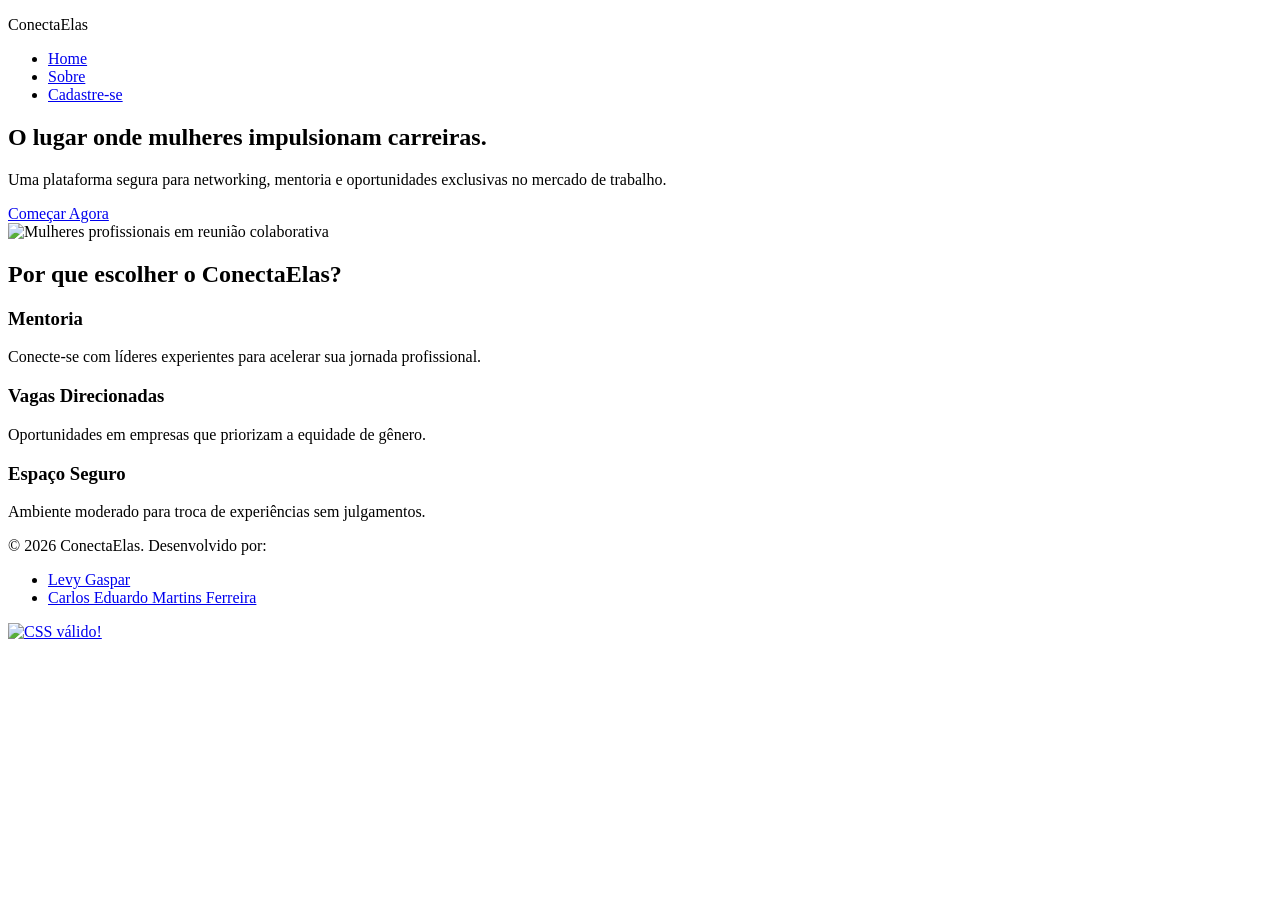
==== index.html @ b1f2b1fc "Update index.html" ====
<!DOCTYPE html>
<html lang="pt-br">
<head>
    <meta charset="UTF-8">
    <meta name="viewport" content="width=device-width, initial-scale=1.0">
    <title>ConectaElas - Networking Feminino</title>
    <link rel="stylesheet" href="css/style.css">
    <link href="https://fonts.googleapis.com/css2?family=Inter:wght@400;700&display=swap" rel="stylesheet">
</head>
<body>
    <header>
        <nav class="container flex-header">
            <div class="logo">
                <p class="logo-texto">Conecta<span>Elas</span></p>
            </div>
            <ul>
                <li><a href="index.html">Home</a></li>
                <li><a href="#sobre">Sobre</a></li>
                <li><a href="cadastro.html" class="btn-destaque">Cadastre-se</a></li>
            </ul>
        </nav>
    </header>

    <main>
        <section class="hero container">
            <div class="hero-content">
                <h1>O lugar onde mulheres impulsionam carreiras.</h1>
                <p>Uma plataforma segura para networking, mentoria e oportunidades exclusivas no mercado de trabalho.</p>
                <a href="cadastro.html" class="btn-principal">Começar Agora</a>
            </div>
            <div class="hero-img">
                <img src="https://images.unsplash.com/photo-1573497019940-1c28c88b4f3e?auto=format&fit=crop&q=80&w=500" alt="Mulheres profissionais em reunião colaborativa">
            </div>
        </section>

        <section id="sobre" class="container secao-sobre">
            <h2 class="titulo-secao">Por que escolher o ConectaElas?</h2>
            
            <div class="features">
                <article class="feature-card">
                    <h3>Mentoria</h3>
                    <p>Conecte-se com líderes experientes para acelerar sua jornada profissional.</p>
                </article>
                <article class="feature-card">
                    <h3>Vagas Direcionadas</h3>
                    <p>Oportunidades em empresas que priorizam a equidade de gênero.</p>
                </article>
                <article class="feature-card">
                    <h3>Espaço Seguro</h3>
                    <p>Ambiente moderado para troca de experiências sem julgamentos.</p>
                </article>
            </div>
        </section>
    </main>

    <footer>
        <div class="container">
            <p>&copy; 2026 ConectaElas. Desenvolvido por:</p>
            <ul class="equipe">
                <li><a href="https://levyslopes.github.io/cv-front-end/" target="_blank">Levy Gaspar</a></li>
                <li><a href="COLOQUE_A_URL_AQUI" target="_blank">Carlos Eduardo Martins Ferreira</a></li>
            </ul>
            
            <div class="selo-w3c">
                <a href="https://jigsaw.w3.org/css-validator/validator?uri=https://levyslopes.github.io/conecta_elas.io/" target="_blank">
                    <img src="https://jigsaw.w3.org/css-validator/images/vcss" alt="CSS válido!">
                </a>
            </div>
        </div>
    </footer>
</body>
</html>
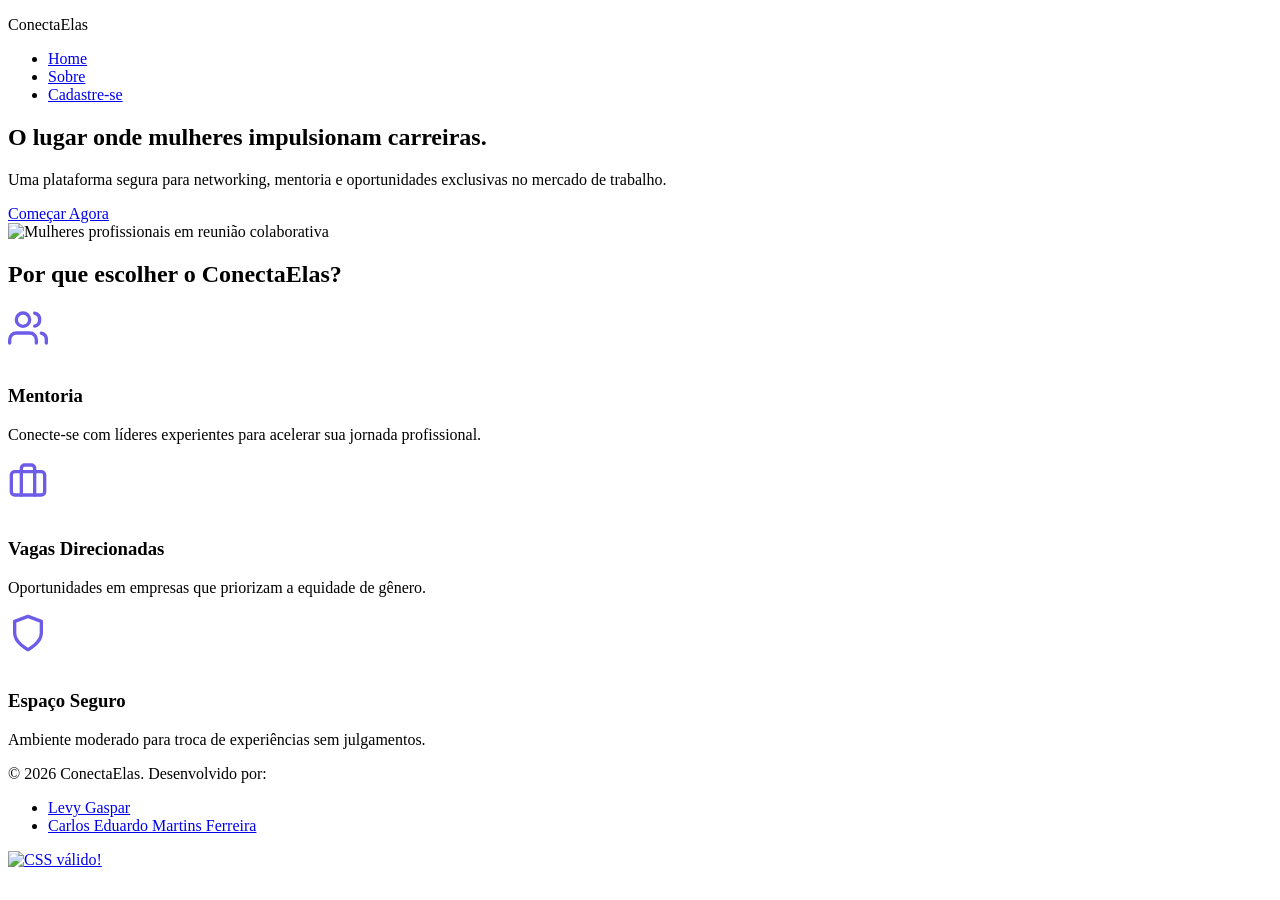
==== commit 76937f53: "Update index.html" ====
--- a/index.html
+++ b/index.html
@@ -38,14 +38,17 @@
             
             <div class="features">
                 <article class="feature-card">
+                    <svg width="40" height="40" viewBox="0 0 24 24" fill="none" stroke="#6c5ce7" stroke-width="2" stroke-linecap="round" stroke-linejoin="round" style="margin-bottom: 15px;"><path d="M17 21v-2a4 4 0 0 0-4-4H5a4 4 0 0 0-4 4v2"></path><circle cx="9" cy="7" r="4"></circle><path d="M23 21v-2a4 4 0 0 0-3-3.87"></path><path d="M16 3.13a4 4 0 0 1 0 7.75"></path></svg>
                     <h3>Mentoria</h3>
                     <p>Conecte-se com líderes experientes para acelerar sua jornada profissional.</p>
                 </article>
                 <article class="feature-card">
+                    <svg width="40" height="40" viewBox="0 0 24 24" fill="none" stroke="#6c5ce7" stroke-width="2" stroke-linecap="round" stroke-linejoin="round" style="margin-bottom: 15px;"><rect x="2" y="7" width="20" height="14" rx="2" ry="2"></rect><path d="M16 21V5a2 2 0 0 0-2-2h-4a2 2 0 0 0-2 2v16"></path></svg>
                     <h3>Vagas Direcionadas</h3>
                     <p>Oportunidades em empresas que priorizam a equidade de gênero.</p>
                 </article>
                 <article class="feature-card">
+                    <svg width="40" height="40" viewBox="0 0 24 24" fill="none" stroke="#6c5ce7" stroke-width="2" stroke-linecap="round" stroke-linejoin="round" style="margin-bottom: 15px;"><path d="M12 22s8-4 8-10V5l-8-3-8 3v7c0 6 8 10 8 10z"></path></svg>
                     <h3>Espaço Seguro</h3>
                     <p>Ambiente moderado para troca de experiências sem julgamentos.</p>
                 </article>
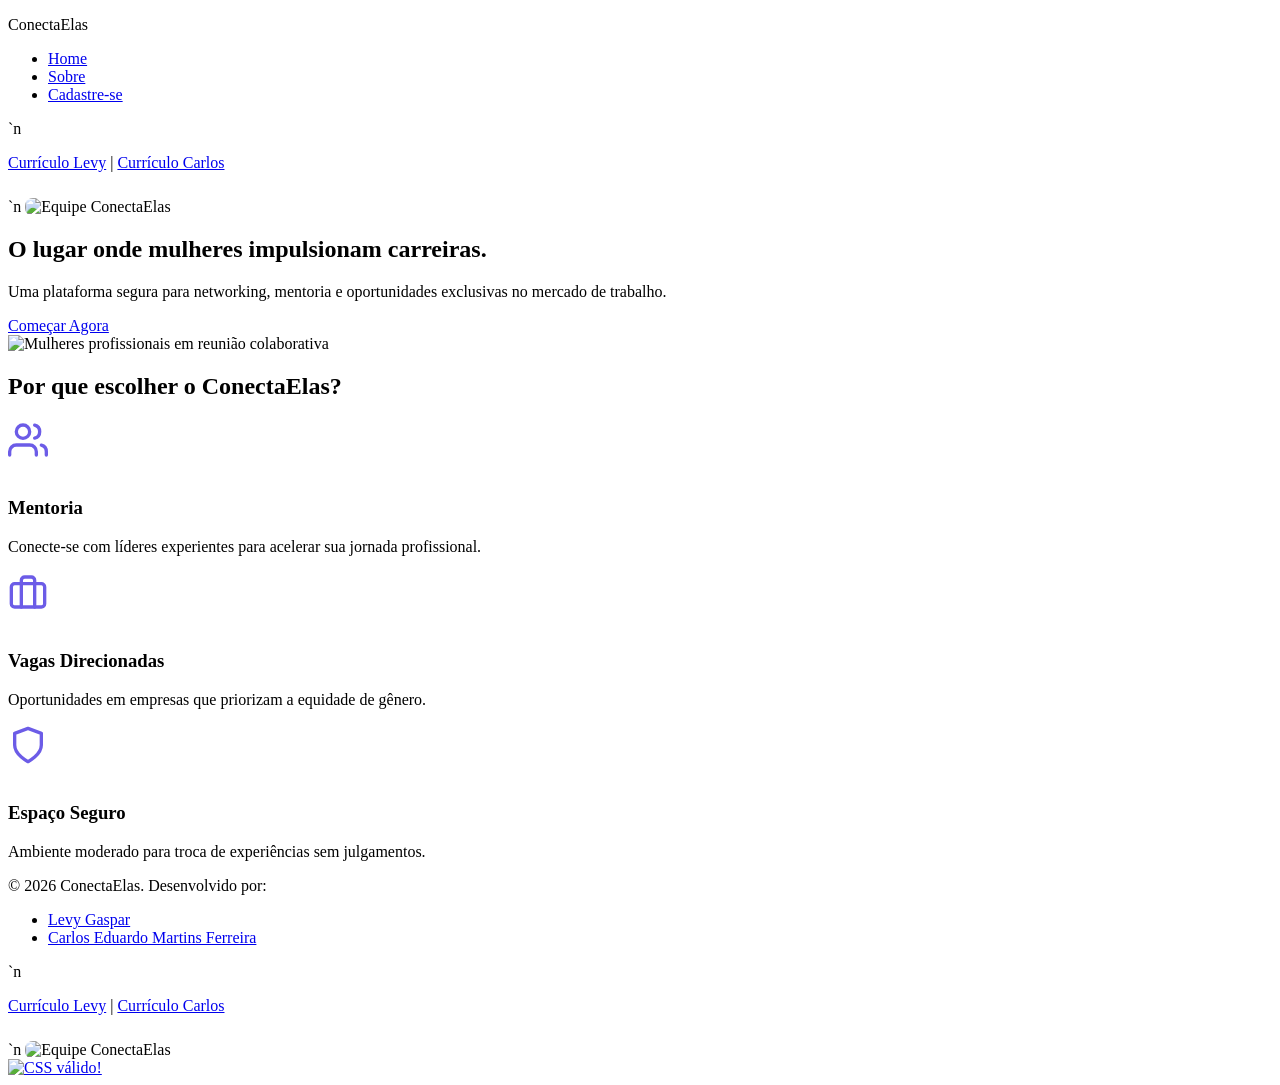
==== commit bd8a756e: "docs: adicionar currículos, links no rodapé e atualizar README" ====
--- a/index.html
+++ b/index.html
@@ -17,7 +17,7 @@
                 <li><a href="index.html">Home</a></li>
                 <li><a href="#sobre">Sobre</a></li>
                 <li><a href="cadastro.html" class="btn-destaque">Cadastre-se</a></li>
-            </ul>
+            </ul>`n    <p><a href="curriculos/levy.html">Currículo Levy</a> | <a href="curriculos/carlos.html">Currículo Carlos</a></p>`n    <img src="assets/images/team-photo.jpg" alt="Equipe ConectaElas" style="width:160px;border-radius:8px;margin-top:10px;">
         </nav>
     </header>
 
@@ -60,9 +60,9 @@
         <div class="container">
             <p>&copy; 2026 ConectaElas. Desenvolvido por:</p>
             <ul class="equipe">
-                <li><a href="https://levyslopes.github.io/cv-front-end/" target="_blank">Levy Gaspar</a></li>
-                <li><a href="COLOQUE_A_URL_AQUI" target="_blank">Carlos Eduardo Martins Ferreira</a></li>
-            </ul>
+                <li><a href="https://github.com/LevysLopes" target="_blank">Levy Gaspar</a></li>
+                <li><a href="https://github.com/carloseduardomf" target="_blank">Carlos Eduardo Martins Ferreira</a></li>
+            </ul>`n    <p><a href="curriculos/levy.html">Currículo Levy</a> | <a href="curriculos/carlos.html">Currículo Carlos</a></p>`n    <img src="assets/images/team-photo.jpg" alt="Equipe ConectaElas" style="width:160px;border-radius:8px;margin-top:10px;">
             
             <div class="selo-w3c">
                 <a href="https://jigsaw.w3.org/css-validator/validator?uri=https://levyslopes.github.io/conecta_elas.io/" target="_blank">
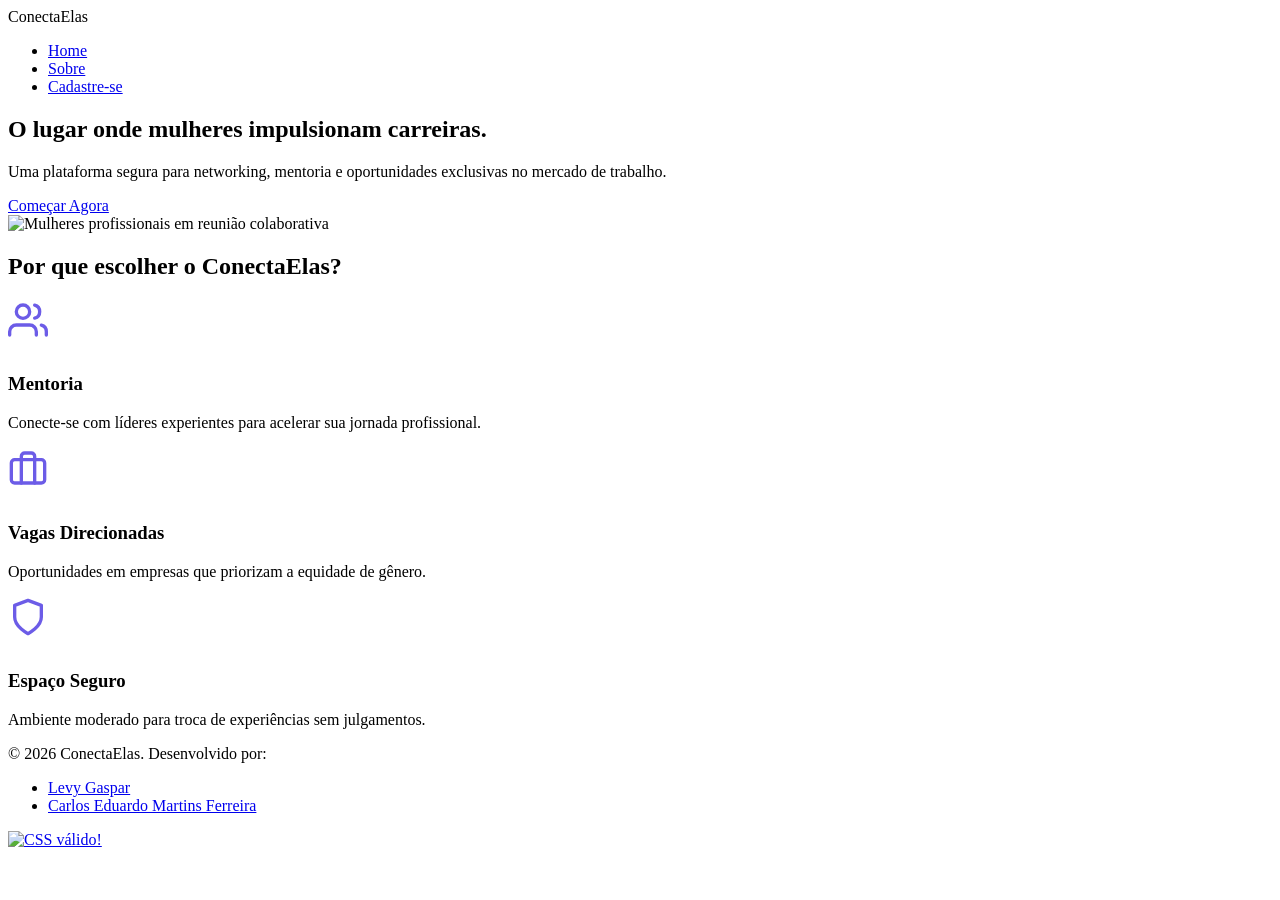
==== commit 7cce1832: "chore: atualizar index.html conforme layout inspecionado" ====
--- a/index.html
+++ b/index.html
@@ -1,11 +1,9 @@
-<!DOCTYPE html>
-<html lang="pt-br">
-<head>
+﻿<html lang="pt-br"><head>
     <meta charset="UTF-8">
     <meta name="viewport" content="width=device-width, initial-scale=1.0">
     <title>ConectaElas - Networking Feminino</title>
     <link rel="stylesheet" href="css/style.css">
-    <link href="https://fonts.googleapis.com/css2?family=Inter:wght@400;700&display=swap" rel="stylesheet">
+    <link href="https://fonts.googleapis.com/css2?family=Inter:wght@400;700&amp;display=swap" rel="stylesheet">
 </head>
 <body>
     <header>
@@ -17,7 +15,7 @@
                 <li><a href="index.html">Home</a></li>
                 <li><a href="#sobre">Sobre</a></li>
                 <li><a href="cadastro.html" class="btn-destaque">Cadastre-se</a></li>
-            </ul>`n    <p><a href="curriculos/levy.html">Currículo Levy</a> | <a href="curriculos/carlos.html">Currículo Carlos</a></p>`n    <img src="assets/images/team-photo.jpg" alt="Equipe ConectaElas" style="width:160px;border-radius:8px;margin-top:10px;">
+            </ul>
         </nav>
     </header>
 
@@ -29,7 +27,7 @@
                 <a href="cadastro.html" class="btn-principal">Começar Agora</a>
             </div>
             <div class="hero-img">
-                <img src="https://images.unsplash.com/photo-1573497019940-1c28c88b4f3e?auto=format&fit=crop&q=80&w=500" alt="Mulheres profissionais em reunião colaborativa">
+                <img src="https://images.unsplash.com/photo-1573497019940-1c28c88b4f3e?auto=format&amp;fit=crop&amp;q=80&amp;w=500" alt="Mulheres profissionais em reunião colaborativa">
             </div>
         </section>
 
@@ -58,11 +56,11 @@
 
     <footer>
         <div class="container">
-            <p>&copy; 2026 ConectaElas. Desenvolvido por:</p>
+            <p>© 2026 ConectaElas. Desenvolvido por:</p>
             <ul class="equipe">
                 <li><a href="https://github.com/LevysLopes" target="_blank">Levy Gaspar</a></li>
                 <li><a href="https://github.com/carloseduardomf" target="_blank">Carlos Eduardo Martins Ferreira</a></li>
-            </ul>`n    <p><a href="curriculos/levy.html">Currículo Levy</a> | <a href="curriculos/carlos.html">Currículo Carlos</a></p>`n    <img src="assets/images/team-photo.jpg" alt="Equipe ConectaElas" style="width:160px;border-radius:8px;margin-top:10px;">
+            </ul>
             
             <div class="selo-w3c">
                 <a href="https://jigsaw.w3.org/css-validator/validator?uri=https://levyslopes.github.io/conecta_elas.io/" target="_blank">
@@ -71,5 +69,6 @@
             </div>
         </div>
     </footer>
-</body>
-</html>
+
+
+</body></html>
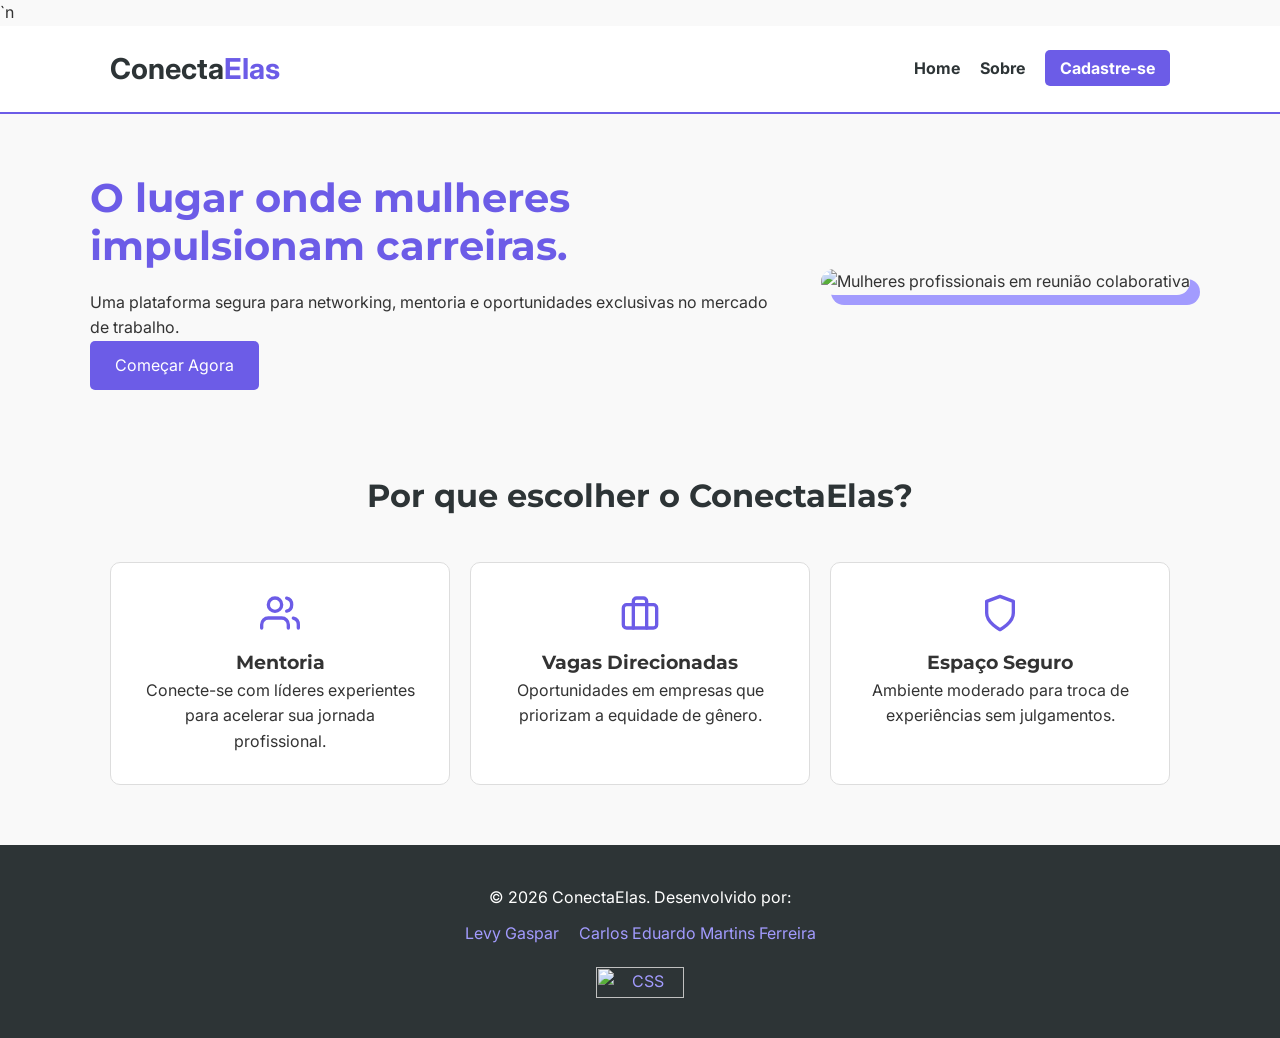
==== commit bed9674d: "feat: adicionar Montserrat e aplicar nos títulos" ====
--- a/index.html
+++ b/index.html
@@ -3,7 +3,7 @@
     <meta name="viewport" content="width=device-width, initial-scale=1.0">
     <title>ConectaElas - Networking Feminino</title>
     <link rel="stylesheet" href="css/style.css">
-    <link href="https://fonts.googleapis.com/css2?family=Inter:wght@400;700&amp;display=swap" rel="stylesheet">
+    <link href="https://fonts.googleapis.com/css2?family=Inter:wght@400;700&amp;display=swap" rel="stylesheet">`n<link href="https://fonts.googleapis.com/css2?family=Montserrat:wght@400;700&display=swap" rel="stylesheet">
 </head>
 <body>
     <header>
--- a/css/style.css
+++ b/css/style.css
@@ -0,0 +1,284 @@
+/* Reset Básico */
+* {
+    margin: 0;
+    padding: 0;
+    box-sizing: border-box;
+}
+
+body {
+    font-family: 'Inter', Arial, sans-serif;
+    line-height: 1.6;
+    color: #333;
+    background-color: #f9f9f9;
+}
+
+.container {
+    max-width: 1100px;
+    margin: 0 auto;
+    padding: 0 20px;
+}
+
+/* Header e Navegação com Flexbox */
+header {
+    background: #fff;
+    padding: 20px 0;
+    border-bottom: 2px solid #6c5ce7;
+}
+
+.flex-header {
+    display: flex;
+    justify-content: space-between;
+    align-items: center;
+}
+
+/* Alterado para a nova classe do logo */
+.logo-texto {
+    font-size: 1.8rem;
+    font-weight: bold;
+    color: #2d3436;
+}
+
+.logo span {
+    color: #6c5ce7;
+}
+
+nav ul {
+    display: flex;
+    align-items: center;
+    list-style: none;
+}
+
+nav ul li {
+    margin-left: 20px;
+}
+
+nav a {
+    text-decoration: none;
+    color: #2d3436;
+    font-weight: bold;
+    transition: color 0.3s;
+}
+
+nav a:hover {
+    color: #6c5ce7;
+}
+
+/* Botão destaque no menu (Cadastre-se) */
+.btn-destaque {
+    background-color: #6c5ce7;
+    color: #fff;
+    padding: 8px 15px;
+    border-radius: 5px;
+    transition: background 0.3s;
+}
+
+.btn-destaque:hover {
+    background-color: #a29bfe;
+    color: #fff;
+}
+
+/* Hero Section */
+.hero {
+    display: flex;
+    align-items: center;
+    padding: 60px 0;
+    gap: 40px;
+}
+
+.hero-content {
+    flex: 1;
+}
+
+/* Alterado de h2 para h1 para refletir a semântica do HTML */
+.hero-content h1 {
+    font-size: 2.5rem;
+    margin-bottom: 20px;
+    color: #6c5ce7;
+    line-height: 1.2;
+}
+
+.hero-img img {
+    max-width: 100%;
+    border-radius: 15px;
+    box-shadow: 10px 10px 0 #a29bfe;
+}
+
+/* Título da Seção Sobre */
+.secao-sobre {
+    padding-top: 20px;
+}
+
+.titulo-secao {
+    text-align: center;
+    font-size: 2rem;
+    color: #2d3436;
+    margin-bottom: 40px;
+}
+
+/* Cards com Flexbox */
+.features {
+    display: flex;
+    gap: 20px;
+    margin-bottom: 60px;
+}
+
+.feature-card {
+    flex: 1;
+    background: #fff;
+    padding: 30px;
+    border-radius: 10px;
+    text-align: center;
+    border: 1px solid #ddd;
+    transition: transform 0.3s;
+}
+
+.feature-card:hover {
+    transform: translateY(-5px);
+}
+
+/* Formulário */
+.container-centralizado {
+    display: flex;
+    justify-content: center;
+    padding: 50px 0;
+}
+
+.form-box {
+    background: #fff;
+    padding: 40px;
+    border-radius: 10px;
+    box-shadow: 0 4px 15px rgba(0,0,0,0.1);
+    width: 100%;
+    max-width: 500px;
+}
+
+/* Adicionado estilo para o título da página de cadastro */
+.form-box h1 {
+    font-size: 1.8rem;
+    margin-bottom: 20px;
+    text-align: center;
+    color: #2d3436;
+}
+
+.campo {
+    margin-bottom: 15px;
+}
+
+.campo label {
+    display: block;
+    margin-bottom: 5px;
+    font-weight: bold;
+}
+
+.campo input, .campo select, .campo textarea {
+    width: 100%;
+    padding: 10px;
+    border: 1px solid #ccc;
+    border-radius: 5px;
+    font-family: inherit;
+}
+
+/* Impede que o usuário quebre o layout redimensionando a bio lateralmente */
+.campo textarea {
+    resize: vertical;
+}
+
+/* Botões */
+.btn-principal {
+    display: inline-block;
+    background: #6c5ce7;
+    color: #fff;
+    padding: 12px 25px;
+    text-decoration: none;
+    border-radius: 5px;
+    border: none;
+    cursor: pointer;
+    font-size: 1rem;
+    transition: background 0.3s;
+}
+
+.btn-principal:hover {
+    background: #a29bfe;
+}
+
+/* Rodapé */
+footer {
+    background: #2d3436;
+    color: #fff;
+    padding: 40px 0;
+    text-align: center;
+}
+
+.equipe {
+    list-style: none;
+    display: flex;
+    justify-content: center;
+    gap: 20px;
+    margin-top: 10px;
+}
+
+footer a {
+    color: #a29bfe;
+    text-decoration: none;
+}
+
+footer a:hover {
+    text-decoration: underline;
+}
+
+/* Selo de Validação W3C */
+.selo-w3c {
+    margin-top: 20px;
+}
+
+.selo-w3c img {
+    border: none;
+    width: 88px;
+    height: 31px;
+}
+
+/* =========================================
+   RESPONSIVIDADE (Telas menores que 768px)
+   ========================================= */
+@media (max-width: 768px) {
+    /* Empilha o logo e o menu */
+    .flex-header {
+        flex-direction: column;
+        gap: 15px;
+    }
+    
+    /* Centraliza os itens do menu e permite quebra de linha */
+    nav ul {
+        flex-wrap: wrap;
+        justify-content: center;
+        gap: 10px;
+    }
+
+    nav ul li {
+        margin-left: 0;
+    }
+
+    /* Empilha o texto e a imagem da seção principal */
+    .hero {
+        flex-direction: column;
+        text-align: center;
+        padding: 40px 0;
+    }
+
+    /* Empilha os cards um embaixo do outro */
+    .features {
+        flex-direction: column;
+    }
+
+    /* Empilha os nomes da equipe no rodapé */
+    .equipe {
+        flex-direction: column;
+        gap: 10px;
+    }
+}
+
+/* Montserrat para títulos */
+h1,h2,h3 { font-family: 'Montserrat', sans-serif; }
+
+/* Montserrat para títulos */
+h1,h2,h3 { font-family: 'Montserrat', sans-serif; }
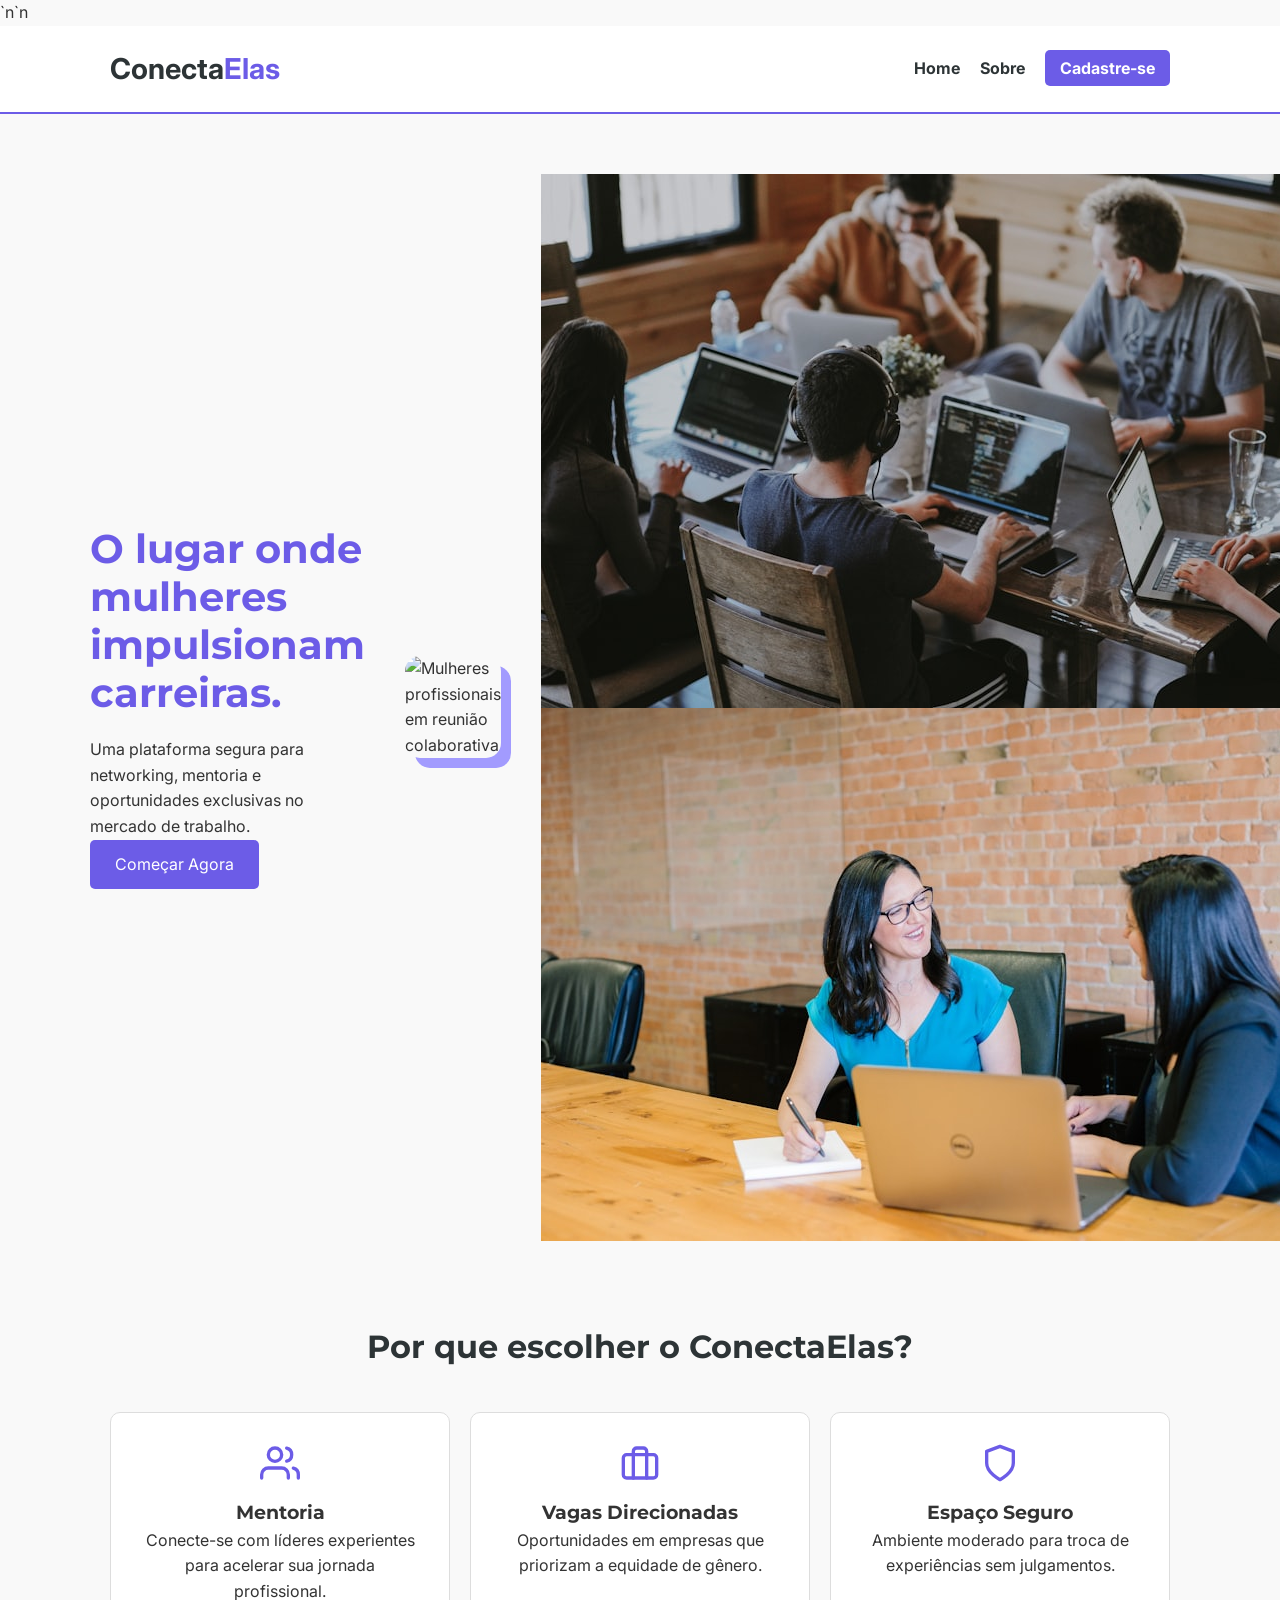
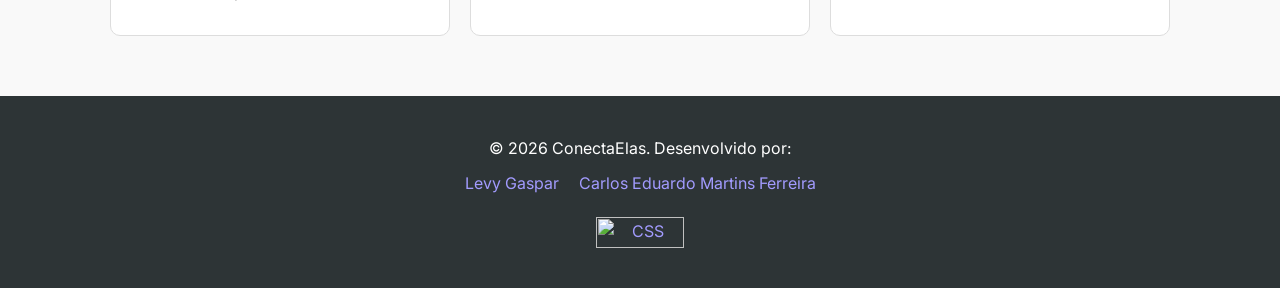
==== commit 4ac5d1d7: "style: empilhar imagens na hero e remover legendas; garantir Montserrat no head" ====
--- a/index.html
+++ b/index.html
@@ -3,7 +3,7 @@
     <meta name="viewport" content="width=device-width, initial-scale=1.0">
     <title>ConectaElas - Networking Feminino</title>
     <link rel="stylesheet" href="css/style.css">
-    <link href="https://fonts.googleapis.com/css2?family=Inter:wght@400;700&amp;display=swap" rel="stylesheet">`n<link href="https://fonts.googleapis.com/css2?family=Montserrat:wght@400;700&display=swap" rel="stylesheet">
+    <link href="https://fonts.googleapis.com/css2?family=Inter:wght@400;700&amp;display=swap" rel="stylesheet">`n<link href="https://fonts.googleapis.com/css2?family=Montserrat:wght@400;700&display=swap" rel="stylesheet">`n
 </head>
 <body>
     <header>
@@ -29,6 +29,14 @@
             <div class="hero-img">
                 <img src="https://images.unsplash.com/photo-1573497019940-1c28c88b4f3e?auto=format&amp;fit=crop&amp;q=80&amp;w=500" alt="Mulheres profissionais em reunião colaborativa">
             </div>
+                                        <div class="hero-extras">
+                        <figure class="extra-card">
+                            <img src="assets/images/photo1.jpg" alt="Mesa com homens e mulheres em reunião">
+                        </figure>
+                        <figure class="extra-card">
+                            <img src="assets/images/photo2.jpg" alt="Duas mulheres conversando sentadas em uma mesa">
+                        </figure>
+                    </div>
         </section>
 
         <section id="sobre" class="container secao-sobre">
@@ -72,3 +80,6 @@
 
 
 </body></html>
+
+
+
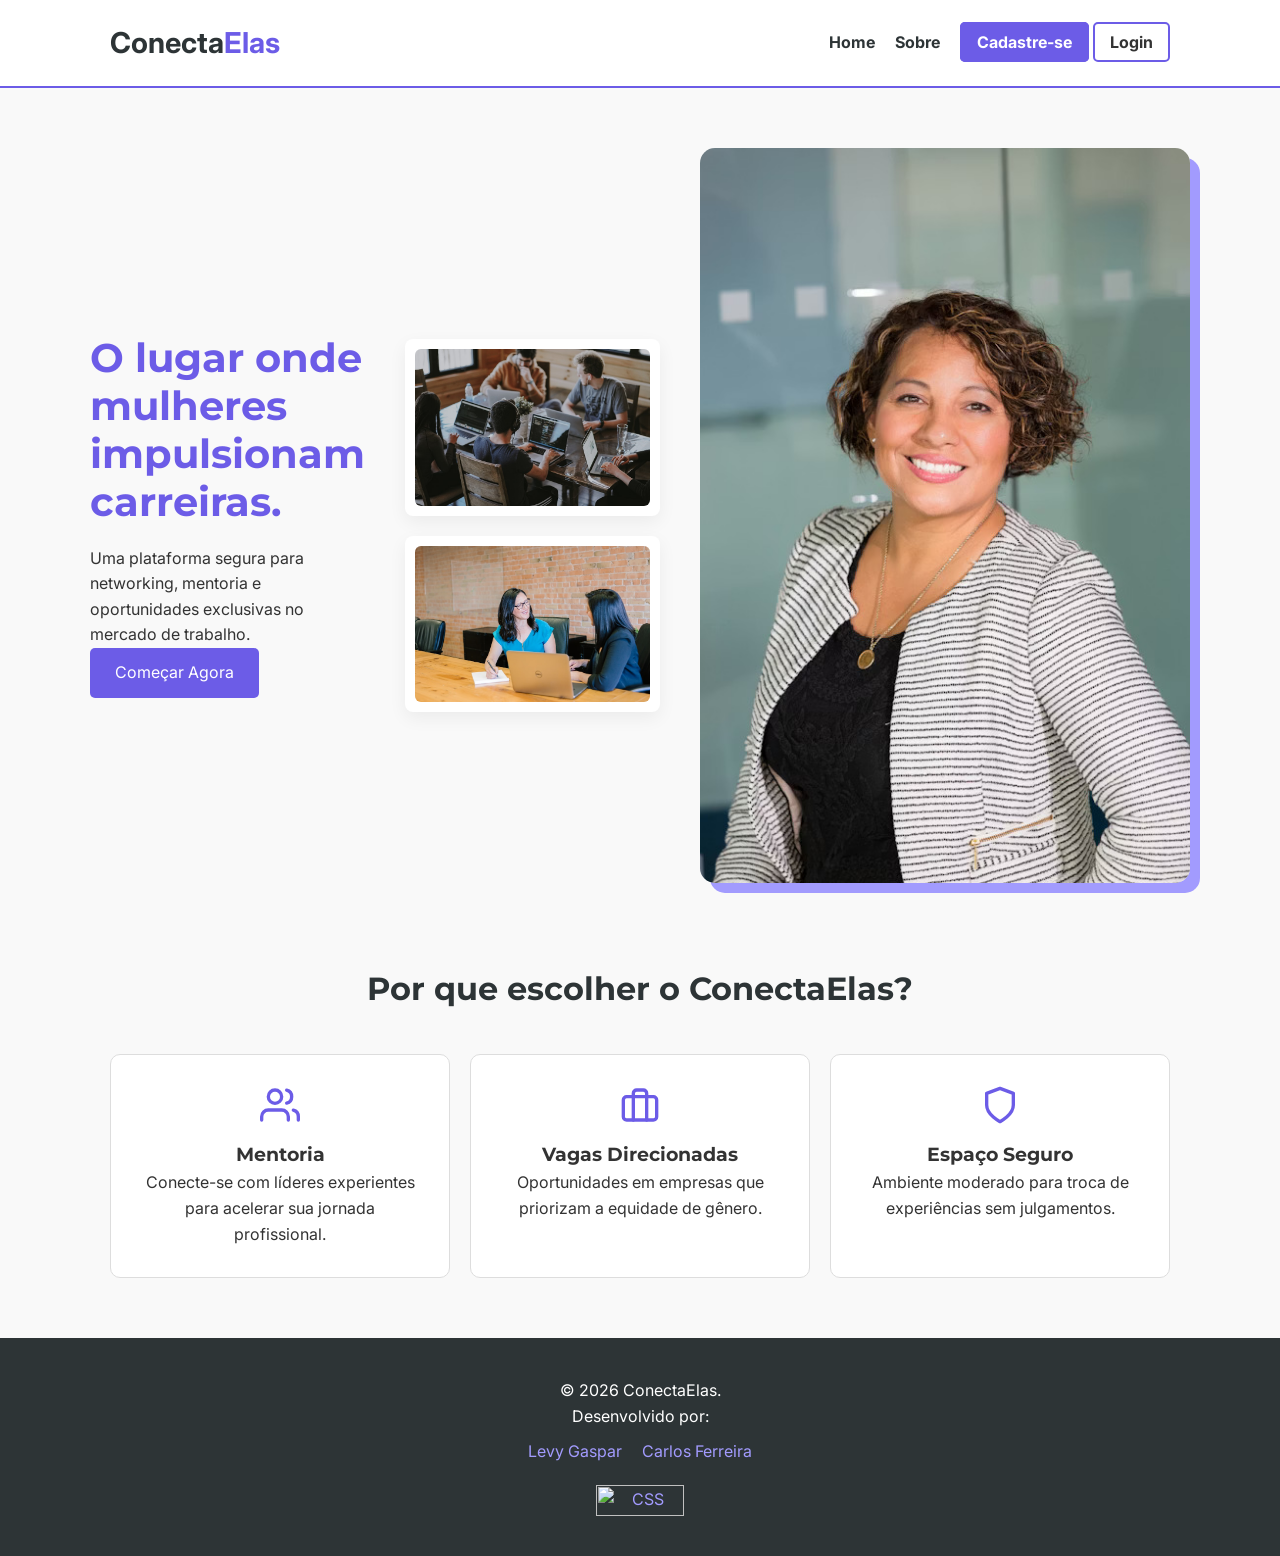
==== commit 05091e7c: "add login botton" ====
--- a/index.html
+++ b/index.html
@@ -3,7 +3,7 @@
     <meta name="viewport" content="width=device-width, initial-scale=1.0">
     <title>ConectaElas - Networking Feminino</title>
     <link rel="stylesheet" href="css/style.css">
-    <link href="https://fonts.googleapis.com/css2?family=Inter:wght@400;700&amp;display=swap" rel="stylesheet">`n<link href="https://fonts.googleapis.com/css2?family=Montserrat:wght@400;700&display=swap" rel="stylesheet">`n
+    <link href="https://fonts.googleapis.com/css2?family=Inter:wght@400;700&amp;display=swap" rel="stylesheet"><link href="https://fonts.googleapis.com/css2?family=Montserrat:wght@400;700&display=swap" rel="stylesheet">
 </head>
 <body>
     <header>
@@ -14,7 +14,7 @@
             <ul>
                 <li><a href="index.html">Home</a></li>
                 <li><a href="#sobre">Sobre</a></li>
-                <li><a href="cadastro.html" class="btn-destaque">Cadastre-se</a></li>
+                <li><a href="cadastro.html" class="btn-destaque">Cadastre-se</a> <a href="login.html" class="btn-login">Login</a></li>
             </ul>
         </nav>
     </header>
@@ -26,17 +26,17 @@
                 <p>Uma plataforma segura para networking, mentoria e oportunidades exclusivas no mercado de trabalho.</p>
                 <a href="cadastro.html" class="btn-principal">Começar Agora</a>
             </div>
+            <div class="hero-extras">
+                    <figure class="extra-card">
+                        <img src="assets/images/photo1.jpg" alt="Mesa com homens e mulheres em reunião">
+                    </figure>
+                    <figure class="extra-card">
+                        <img src="assets/images/photo2.jpg" alt="Duas mulheres conversando sentadas em uma mesa">
+                    </figure>
+            </div>
             <div class="hero-img">
-                <img src="https://images.unsplash.com/photo-1573497019940-1c28c88b4f3e?auto=format&amp;fit=crop&amp;q=80&amp;w=500" alt="Mulheres profissionais em reunião colaborativa">
+                <img src="assets/images/photo3.jpg " alt="Mulheres profissionais em reunião colaborativa">
             </div>
-                                        <div class="hero-extras">
-                        <figure class="extra-card">
-                            <img src="assets/images/photo1.jpg" alt="Mesa com homens e mulheres em reunião">
-                        </figure>
-                        <figure class="extra-card">
-                            <img src="assets/images/photo2.jpg" alt="Duas mulheres conversando sentadas em uma mesa">
-                        </figure>
-                    </div>
         </section>
 
         <section id="sobre" class="container secao-sobre">
@@ -64,10 +64,11 @@
 
     <footer>
         <div class="container">
-            <p>© 2026 ConectaElas. Desenvolvido por:</p>
+            <p>© 2026 ConectaElas. </p> 
+            <p>Desenvolvido por:</p>
             <ul class="equipe">
                 <li><a href="https://github.com/LevysLopes" target="_blank">Levy Gaspar</a></li>
-                <li><a href="https://github.com/carloseduardomf" target="_blank">Carlos Eduardo Martins Ferreira</a></li>
+                <li><a href="https://github.com/carloseduardomf" target="_blank">Carlos Ferreira</a></li>
             </ul>
             
             <div class="selo-w3c">
@@ -83,3 +84,4 @@
 
 
 
+
--- a/css/style.css
+++ b/css/style.css
@@ -66,6 +66,7 @@
 /* Botão destaque no menu (Cadastre-se) */
 .btn-destaque {
     background-color: #6c5ce7;
+    border:2px solid #6c5ce7;
     color: #fff;
     padding: 8px 15px;
     border-radius: 5px;
@@ -75,6 +76,20 @@
 .btn-destaque:hover {
     background-color: #a29bfe;
     color: #fff;
+}
+
+/* botão de login no header */
+.btn-login{ 
+    background:transparent;
+    border:2px solid #6c5ce7;
+    color:var(--primaria);
+    padding: 8px 15px;
+    border-radius:5px;
+    transition: background 0.3s;
+}
+.btn-login:hover{
+    background:var(--primaria);
+    color:#a29bfe;
 }
 
 /* Hero Section */
@@ -282,3 +297,10 @@
 
 /* Montserrat para títulos */
 h1,h2,h3 { font-family: 'Montserrat', sans-serif; }
+
+/* layout para imagens extras na hero */
+.hero-extras{ display:flex; gap:20px; align-items:flex-start; margin-top:20px; flex-direction: column;}
+.extra-card{ background:#fff; border-radius:8px; padding:10px; box-shadow:0 6px 18px rgba(0,0,0,0.06); max-width:260px; }
+.extra-card img{ width:100%; height:auto; border-radius:6px; display:block; }
+.extra-card figcaption{ margin-top:8px; font-size:0.95rem; color:#333; }
+
